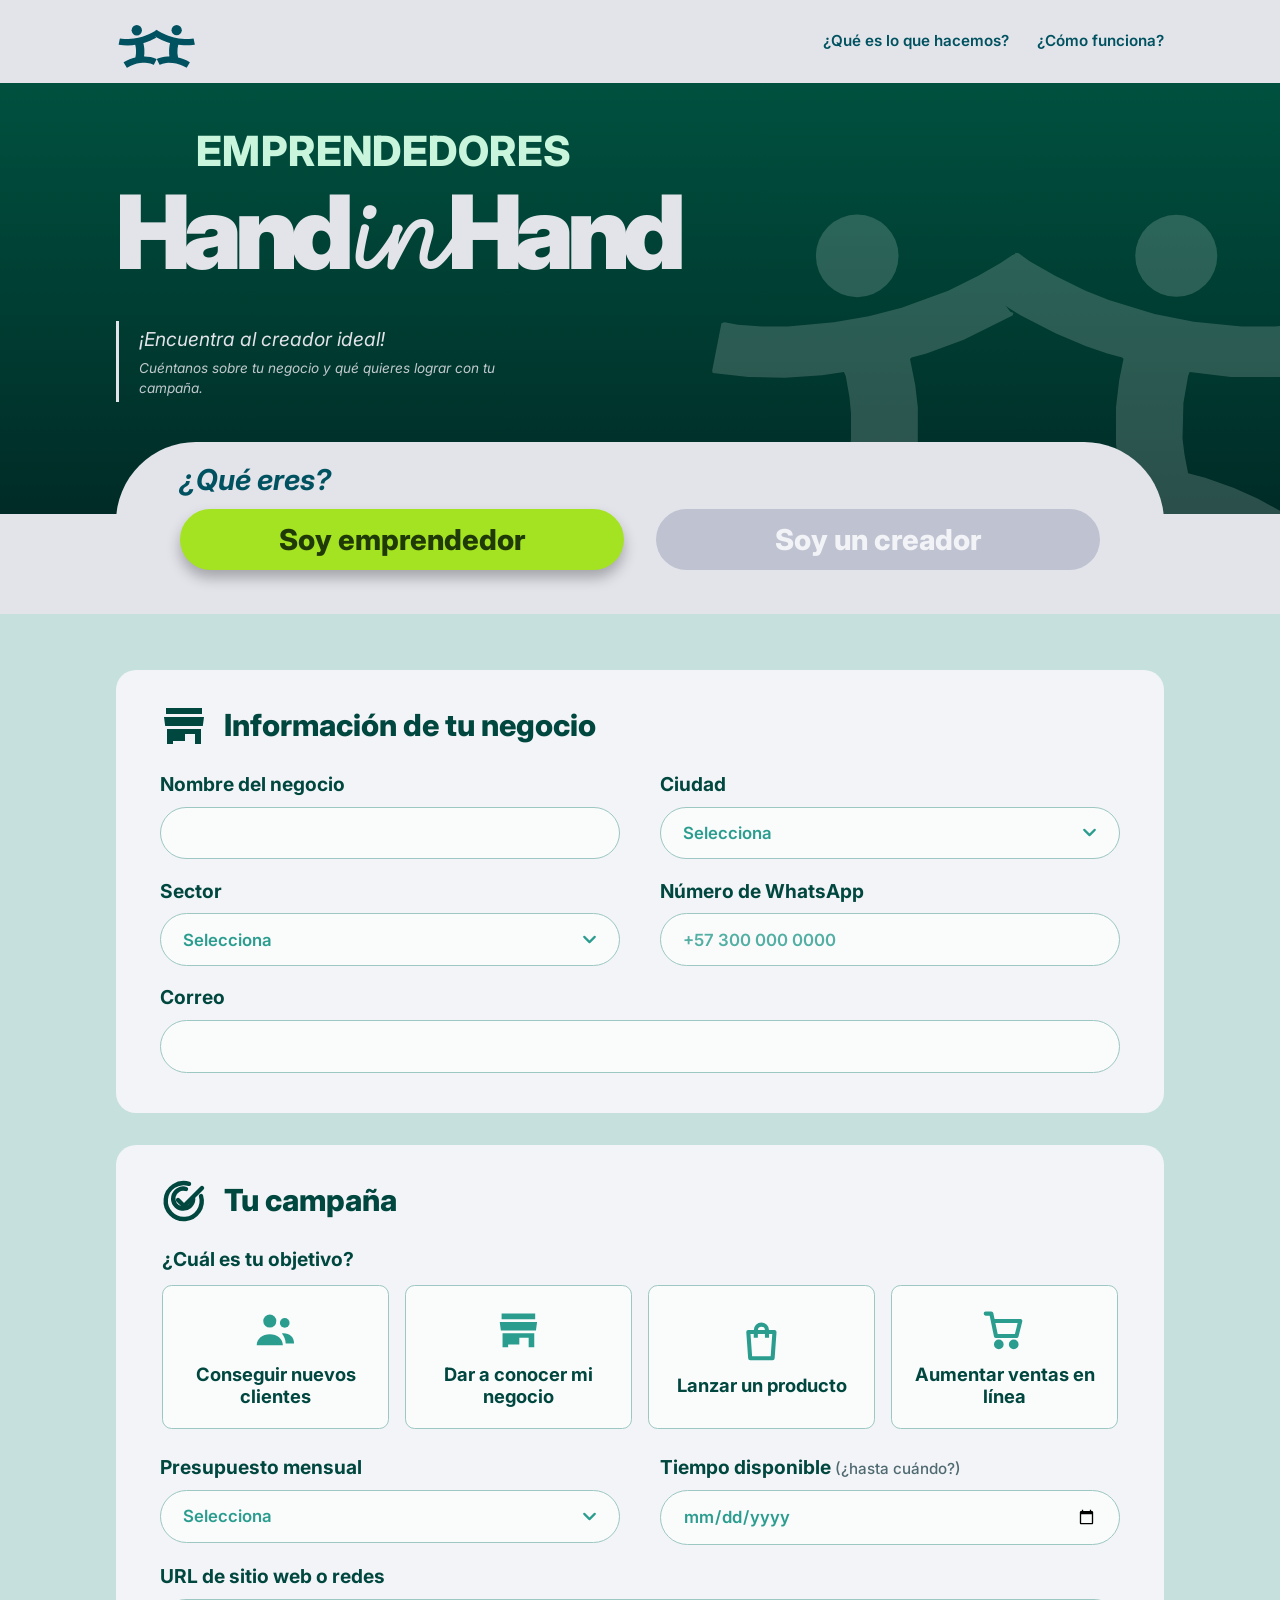
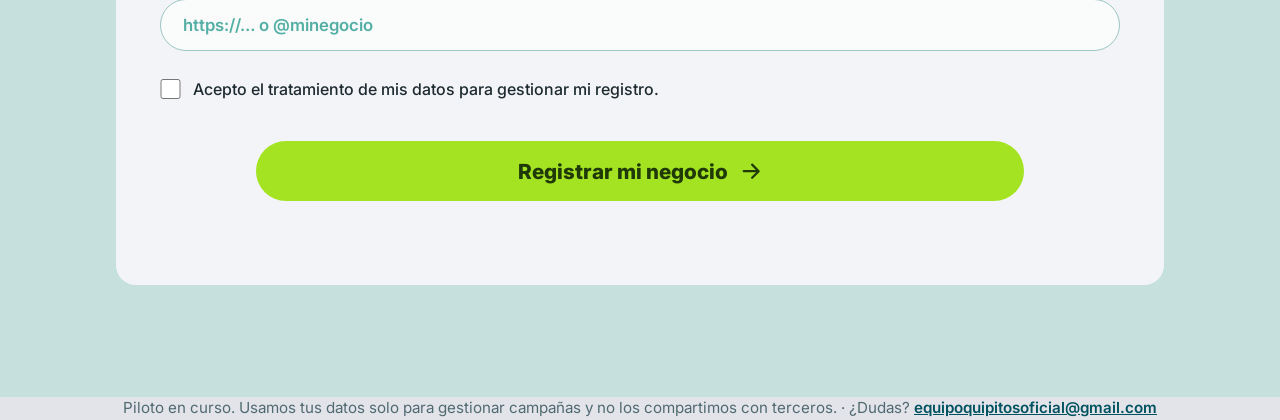
==== registro.html @ 7f45e147 "Add files via upload" ====
<!DOCTYPE html>
<html lang="es">
<head>
<meta charset="UTF-8">
<meta name="viewport" content="width=device-width, initial-scale=1">
<title>Regístrate | Hand in Hand</title>
<meta name="description" content="Registra tu emprendimiento o postúlate como creador en Hand in Hand.">
<link rel="preconnect" href="https://fonts.googleapis.com">
<link rel="preconnect" href="https://fonts.gstatic.com" crossorigin>
<link href="https://fonts.googleapis.com/css2?family=Momo+Signature&family=Inter:ital,wght@0,300;0,400;0,500;0,600;0,700;0,800;0,900;1,400;1,600;1,700&display=swap" rel="stylesheet">
<style>
:root{--bg:#E3E4EA;--card:#F3F4F7;--field:#FAFBFB;--line:#9CC7C2;--dark:#00171F;--teal:#005260;--deep:#00473F;--green:#70A312;--lime:#A4E322;--cyan:#00E4E8;--mint:#C5E0DD;--acc:#2A9D8F;--text:#1d2b30;--muted:#4f6a70;--off:#BFC2D0}
*,*::before,*::after{box-sizing:border-box}
body{margin:0;background:var(--bg);color:var(--text);font:400 1rem/1.5 "Inter",system-ui,sans-serif}
h1,h2,h3,p{margin:0}
a{color:inherit}
svg{display:block}
.wrap{max-width:68rem;margin:0 auto;padding:0 1.25rem}

/* Encabezado */
.top{display:flex;justify-content:space-between;align-items:center;gap:1rem;padding-block:.9rem}
.logo{display:block;color:var(--teal)}
.logo-svg{width:5rem;height:auto;fill:currentColor}
nav{display:flex;gap:1.75rem}
nav a{text-decoration:none;font-weight:600;font-size:.95rem;color:var(--teal)}
nav a:hover{text-decoration:underline}
@media(max-width:34rem){nav a:first-child{display:none}}

/* Portada */
.hero{position:relative;overflow:hidden;background:linear-gradient(180deg,#00513F 0%,#002B26 100%);color:var(--bg);padding:3rem 0 7rem}
.hero-bg{position:absolute;right:-4%;top:10%;width:min(58%,40rem);color:#fff;opacity:.17;pointer-events:none}
.hero-bg svg{width:100%;height:auto;fill:currentColor}
.hero .wrap{position:relative}
.kicker{font:800 clamp(1.6rem,4vw,2.6rem)/1 "Inter",sans-serif;color:#C8F5DC;letter-spacing:.01em;margin-left:clamp(1rem,7vw,5rem)}
.wordmark{font:900 clamp(3rem,9vw,6.4rem)/1 "Inter",sans-serif;letter-spacing:-.075em;white-space:nowrap}
.wordmark i{font:400 .82em "Momo Signature",cursive;letter-spacing:-.02em;margin:0 .02em 0 .04em;font-style:normal}
.quote{border-left:3px solid var(--bg);padding:.25rem 0 .25rem 1.25rem;margin-top:1.75rem;max-width:26rem}
.quote p:first-child{font-style:italic;font-size:1.2rem}
.quote p+p{font-style:italic;font-size:.85rem;opacity:.85;margin-top:.25rem}

/* Selector ¿Qué eres? */
.chooser{position:relative;margin-top:-4.5rem;background:var(--bg);border-radius:5rem 5rem 0 0;padding:1.25rem 1.5rem 2.5rem}
@media(min-width:48rem){.chooser{padding:1.25rem 4rem 2.75rem}}
@media(max-width:34rem){.chooser{border-radius:2.5rem 2.5rem 0 0}}
.chooser h2{font:italic 700 1.8rem "Inter",sans-serif;color:var(--teal);margin-bottom:.75rem}
.tabs{display:grid;grid-template-columns:1fr 1fr;gap:1rem 2rem}
.tabs button{font:800 clamp(1.05rem,2.6vw,1.8rem) "Inter",sans-serif;padding:.8rem 1rem;border:0;border-radius:999px;background:var(--off);color:#F2F3F7;cursor:pointer;transition:background .2s,color .2s,box-shadow .2s}
.tabs button:hover{background:#aeb2c4}
.tabs button[aria-selected="true"]{background:var(--lime);color:#1F3A07;box-shadow:0 8px 14px rgba(0,0,0,.28)}

/* Formularios */
.forms{background:var(--mint);padding:3.5rem 0 5rem}
.box{background:var(--card);border-radius:1.25rem;padding:1.75rem 1.5rem 2rem;margin-bottom:2rem}
@media(min-width:48rem){.box{padding:2rem 2.75rem 2.5rem}}
.box h3{display:flex;align-items:center;gap:1rem;font-size:clamp(1.4rem,3vw,1.9rem);font-weight:800;color:var(--deep);margin-bottom:1.25rem}
.box h3 svg{width:3rem;height:3rem;flex:none;color:var(--deep)}
.grid{display:grid;gap:1.1rem 2.5rem}
@media(min-width:44rem){.grid{grid-template-columns:1fr 1fr}}
.full{grid-column:1/-1}
label,.lbl{display:block;font-weight:700;font-size:1.2rem;color:var(--deep)}
.opt{font-weight:500;font-size:.95rem;color:var(--muted)}
input,select{display:block;width:100%;margin-top:.5rem;font:600 1.05rem "Inter",sans-serif;color:var(--text);background:var(--field);border:1.5px solid var(--line);border-radius:999px;padding:.95rem 1.4rem;outline:none;transition:border-color .15s,box-shadow .15s}
input::placeholder{color:var(--acc);opacity:.8}
select{appearance:none;-webkit-appearance:none;color:var(--acc);cursor:pointer;background-image:url("data:image/svg+xml,%3Csvg xmlns='http://www.w3.org/2000/svg' viewBox='0 0 24 24' fill='none' stroke='%232A9D8F' stroke-width='2.5' stroke-linecap='round' stroke-linejoin='round'%3E%3Cpath d='M6 9l6 6 6-6'/%3E%3C/svg%3E");background-repeat:no-repeat;background-position:right 1.2rem center;background-size:1.3rem;padding-right:3rem}
select.filled{color:var(--text)}
input:focus,select:focus{border-color:var(--acc);box-shadow:0 0 0 4px rgba(42,157,143,.18)}
input[type=date]{color:var(--acc)}
input[type=date].filled{color:var(--text)}

/* Tarjetas de opción (objetivo / red) */
.tiles{display:grid;gap:1rem;grid-template-columns:repeat(2,1fr);margin-top:.75rem;border:0;padding:0}
@media(min-width:44rem){.tiles{grid-template-columns:repeat(4,1fr)}}
.tiles legend{padding:0;margin-bottom:.75rem}
.tile{position:relative;cursor:pointer;font-size:1.15rem}
.tile input{position:absolute;opacity:0;width:1px;height:1px;margin:0;pointer-events:none}
.tile span{display:flex;flex-direction:column;align-items:center;justify-content:center;gap:.6rem;min-height:9rem;height:100%;padding:1rem .75rem;text-align:center;background:var(--field);border:1.5px solid var(--line);border-radius:.6rem;color:var(--deep);font-weight:700;line-height:1.2;transition:background .15s,border-color .15s,transform .15s}
.tile svg{width:2.8rem;height:2.8rem;color:var(--acc)}
.tile:hover span{transform:translateY(-2px);border-color:var(--acc)}
.tile input:checked+span{background:#E6F8C8;border-color:var(--green);box-shadow:inset 0 0 0 2px var(--green)}
.tile input:focus-visible+span{outline:3px solid var(--cyan);outline-offset:3px}

.check{display:flex;gap:.75rem;align-items:flex-start;font-weight:500;font-size:1rem;color:var(--text);margin-top:.5rem}
.check input{width:1.3rem;height:1.3rem;margin:.1rem 0 0;flex:none;accent-color:var(--green);border-radius:.3rem}
.hp{position:absolute!important;left:-9999px!important;width:1px;height:1px;overflow:hidden}
.submit{display:flex;align-items:center;justify-content:center;gap:.75rem;width:min(100%,48rem);margin:2.5rem auto 0;font:800 1.3rem "Inter",sans-serif;color:#1F3A07;background:var(--lime);border:0;border-radius:999px;padding:1.1rem 2rem;cursor:pointer;transition:filter .15s,transform .15s}
.submit svg{width:1.4rem;height:1.4rem}
.submit:hover{filter:brightness(1.05);transform:translateY(-2px)}
.submit[disabled]{opacity:.6;cursor:wait;transform:none}
.status{text-align:center;font-weight:700;font-size:1.1rem;margin:1rem auto 0;min-height:1.6em;max-width:40rem}
.status.ok{color:#3c7a00}
.status.err{color:#b3261e}


/* ===== MODO CREADOR (azul) ===== */
body.modo-creador .hero{background:linear-gradient(180deg,#00485C 0%,#001C26 100%)}
body.modo-creador .tabs button[aria-selected="true"]{background:#48CAE4;color:#00303A}
body.modo-creador .forms{background:#C6DADF}
body.modo-creador .tile input:checked+span{background:#DDF6FB;border-color:#1BA9C4;box-shadow:inset 0 0 0 2px #1BA9C4}
body.modo-creador .submit{background:#48CAE4;color:#00303A}
body.modo-creador .check input{accent-color:#1BA9C4}
body.modo-creador .status.ok{color:#00708A}
footer{padding-block:2rem;color:var(--muted);font-size:.95rem;text-align:center}
footer a{color:var(--teal);font-weight:600}
:focus-visible{outline:3px solid var(--cyan);outline-offset:3px}
@media(prefers-reduced-motion:reduce){*{transition:none!important}}
</style>
</head>
<body>
<svg width="0" height="0" style="position:absolute" aria-hidden="true">
  <symbol id="i-arrow" viewBox="0 0 24 24"><path d="M4 12h15M13 5l7 7-7 7" fill="none" stroke="currentColor" stroke-width="2.4" stroke-linecap="round" stroke-linejoin="round"/></symbol>
  <symbol id="i-store" viewBox="0 0 24 24"><path fill="currentColor" d="M3 3h18v3H3zM2 7.5h20l-.6 4.5H2.6zM3.5 13.5h17V21h-3v-5h-5v3.5h-6V21h-3zM6.5 16h4v2h-4z"/></symbol>
  <symbol id="i-target" viewBox="0 0 24 24"><g fill="none" stroke="currentColor" stroke-width="2.2" stroke-linecap="round"><path d="M20.5 9.5A9 9 0 1 1 14.5 3.4"/><path d="M16.6 11a5 5 0 1 1-3.6-5"/><path d="M9 11.5l3 3 9-9"/></g></symbol>
  <symbol id="i-user" viewBox="0 0 24 24"><g fill="currentColor"><circle cx="12" cy="7" r="4.5"/><path d="M3 21c0-4.4 4-7.5 9-7.5s9 3.1 9 7.5z"/></g></symbol>
  <symbol id="i-heart" viewBox="0 0 24 24"><path fill="currentColor" d="M12 21s-8.5-5.3-8.5-11.2C3.5 6.6 5.9 4 9 4c1.3 0 2.3.5 3 1.6C12.7 4.5 13.7 4 15 4c3.1 0 5.5 2.6 5.5 5.8C20.5 15.7 12 21 12 21z"/></symbol>
</svg>

<header class="wrap top">
  <a class="logo" href="index.html" aria-label="Hand in Hand, inicio"><svg class="logo-svg" viewBox="0 0 206 140" aria-hidden="true"><path d="M104.5 41.2 103.5 41.5 99.5 44.2 92.5 48.2 82.8 53.0 67.8 58.5 57.2 61.2 46.0 63.2 31.2 64.5 22.8 64.5 15.0 64.0 10.8 63.2 9.8 63.5 6.8 78.8 7.0 79.5 18.5 80.8 30.2 81.0 42.2 80.2 49.2 79.2 49.8 80.5 51.0 87.2 51.5 92.5 51.5 100.5 51.0 105.5 49.8 111.8 44.2 113.2 35.0 116.5 28.2 119.5 19.5 124.2 19.8 125.2 27.8 138.2 28.5 138.2 38.2 133.0 44.5 130.5 53.8 127.8 62.0 126.2 68.0 125.8 74.8 125.8 80.5 126.2 88.5 127.8 96.5 130.5 97.5 130.5 104.5 116.8 104.5 116.0 96.0 112.8 89.0 111.0 80.8 109.8 73.5 109.5 72.2 109.0 73.0 102.2 73.0 90.5 72.2 83.5 70.5 75.0 71.0 74.5 75.8 73.2 87.8 68.8 103.5 61.0 103.8 60.2 102.8 59.8 101.2 57.8 101.2 55.2Z"/><circle cx="53.5" cy="41.8" r="13.3"/><g transform="translate(-50 0)"><path d="M154.5 40.8 146.0 53.2 145.8 54.5 156.2 61.0 167.5 66.8 177.0 70.8 184.0 73.2 188.8 74.5 189.2 75.0 187.8 82.0 186.8 90.5 186.8 102.2 187.5 109.0 186.2 109.5 181.8 109.5 175.0 110.2 168.5 111.5 159.2 114.2 155.2 116.0 155.2 116.8 162.2 130.5 163.2 130.5 170.2 128.0 179.2 126.2 185.0 125.8 195.8 126.0 205.0 127.5 215.2 130.5 221.5 133.0 230.8 138.0 232.0 138.2 240.0 125.2 240.2 124.2 232.5 120.0 224.8 116.5 215.5 113.2 210.0 111.8 208.8 105.5 208.2 100.5 208.5 89.2 210.0 80.5 210.5 79.2 223.8 80.8 241.2 80.8 252.8 79.5 253.0 78.8 250.0 63.5 249.2 63.2 245.0 64.0 238.0 64.5 227.2 64.5 211.8 63.0 199.2 60.5 184.5 56.0 177.0 53.0 167.2 48.2 159.0 43.5 155.5 41.0Z"/><circle cx="206.2" cy="41.8" r="13.2"/></g></svg></a>
  <nav>
    <a href="index.html#que-hacemos">¿Qué es lo que hacemos?</a>
    <a href="index.html#como-funciona">¿Cómo funciona?</a>
  </nav>
</header>

<main>
  <section class="hero">
    <div class="hero-bg" aria-hidden="true"><svg class="logo-svg" viewBox="0 0 206 140" aria-hidden="true"><path d="M104.5 41.2 103.5 41.5 99.5 44.2 92.5 48.2 82.8 53.0 67.8 58.5 57.2 61.2 46.0 63.2 31.2 64.5 22.8 64.5 15.0 64.0 10.8 63.2 9.8 63.5 6.8 78.8 7.0 79.5 18.5 80.8 30.2 81.0 42.2 80.2 49.2 79.2 49.8 80.5 51.0 87.2 51.5 92.5 51.5 100.5 51.0 105.5 49.8 111.8 44.2 113.2 35.0 116.5 28.2 119.5 19.5 124.2 19.8 125.2 27.8 138.2 28.5 138.2 38.2 133.0 44.5 130.5 53.8 127.8 62.0 126.2 68.0 125.8 74.8 125.8 80.5 126.2 88.5 127.8 96.5 130.5 97.5 130.5 104.5 116.8 104.5 116.0 96.0 112.8 89.0 111.0 80.8 109.8 73.5 109.5 72.2 109.0 73.0 102.2 73.0 90.5 72.2 83.5 70.5 75.0 71.0 74.5 75.8 73.2 87.8 68.8 103.5 61.0 103.8 60.2 102.8 59.8 101.2 57.8 101.2 55.2Z"/><circle cx="53.5" cy="41.8" r="13.3"/><g transform="translate(-50 0)"><path d="M154.5 40.8 146.0 53.2 145.8 54.5 156.2 61.0 167.5 66.8 177.0 70.8 184.0 73.2 188.8 74.5 189.2 75.0 187.8 82.0 186.8 90.5 186.8 102.2 187.5 109.0 186.2 109.5 181.8 109.5 175.0 110.2 168.5 111.5 159.2 114.2 155.2 116.0 155.2 116.8 162.2 130.5 163.2 130.5 170.2 128.0 179.2 126.2 185.0 125.8 195.8 126.0 205.0 127.5 215.2 130.5 221.5 133.0 230.8 138.0 232.0 138.2 240.0 125.2 240.2 124.2 232.5 120.0 224.8 116.5 215.5 113.2 210.0 111.8 208.8 105.5 208.2 100.5 208.5 89.2 210.0 80.5 210.5 79.2 223.8 80.8 241.2 80.8 252.8 79.5 253.0 78.8 250.0 63.5 249.2 63.2 245.0 64.0 238.0 64.5 227.2 64.5 211.8 63.0 199.2 60.5 184.5 56.0 177.0 53.0 167.2 48.2 159.0 43.5 155.5 41.0Z"/><circle cx="206.2" cy="41.8" r="13.2"/></g></svg></div>
    <div class="wrap">
      <p class="kicker" id="kicker">EMPRENDEDORES</p>
      <h1 class="wordmark" aria-label="Hand in Hand">Hand<i>in</i>Hand</h1>
      <div class="quote">
        <p id="quoteA">¡Encuentra al creador ideal!</p>
        <p id="quoteB">Cuéntanos sobre tu negocio y qué quieres lograr con tu campaña.</p>
      </div>
    </div>
  </section>

  <div class="wrap">
    <section class="chooser" id="registro">
      <h2>¿Qué eres?</h2>
      <div class="tabs" role="tablist" aria-label="Tipo de registro">
        <button type="button" role="tab" id="tab-emprendedor" aria-controls="emprendedor" aria-selected="true" data-tab="emprendedor">Soy emprendedor</button>
        <button type="button" role="tab" id="tab-creador" aria-controls="creador" aria-selected="false" data-tab="creador" tabindex="-1">Soy un creador</button>
      </div>
    </section>
  </div>

  <div class="forms">
    <div class="wrap">

      <!-- ===== FORMULARIO EMPRENDEDORES → pestaña "Emprendimientos" ===== -->
      <form id="emprendedor" role="tabpanel" aria-labelledby="tab-emprendedor" data-action="registrar_emprendimiento" novalidate>
        <div class="box">
          <h3><svg><use href="#i-store"/></svg>Información de tu negocio</h3>
          <div class="grid">
            <label>Nombre del negocio <input name="negocio" required maxlength="80" autocomplete="organization"></label>
            <label>Ciudad
              <select name="ciudad" required>
                <option value="">Selecciona</option>
                <option>Santa Marta</option>
                <option>Otra ciudad (te avisamos cuando lleguemos)</option>
              </select>
            </label>
            <label>Sector
              <select name="sector" required>
                <option value="">Selecciona</option>
                <option>Restaurantes y comida</option>
                <option>Cafés, bebidas y bares</option>
                <option>Hoteles y hospedaje</option>
                <option>Turismo, tours y actividades</option>
                <option>Moda, ropa y accesorios</option>
                <option>Artesanías y productos locales</option>
                <option>Belleza y cuidado personal</option>
                <option>Salud, bienestar y deporte</option>
                <option>Hogar y decoración</option>
                <option>Tecnología y servicios digitales</option>
                <option>Educación y cursos</option>
                <option>Eventos y entretenimiento</option>
                <option>Servicios profesionales</option>
                <option>Otro</option>
              </select>
            </label>
            <label>Número de WhatsApp <input name="whatsapp" type="tel" placeholder="+57 300 000 0000" required autocomplete="tel"></label>
            <label class="full">Correo <input name="correo" type="email" required autocomplete="email"></label>
          </div>
        </div>

        <div class="box">
          <h3><svg><use href="#i-target"/></svg>Tu campaña</h3>
          <fieldset class="tiles">
            <legend class="lbl">¿Cuál es tu objetivo?</legend>
            <label class="tile"><input type="radio" name="objetivo" value="Conseguir nuevos clientes" required><span><svg viewBox="0 0 24 24" fill="currentColor"><circle cx="9" cy="7" r="3.5"/><circle cx="17" cy="8" r="2.6"/><path d="M2 20c0-3.6 3.1-6 7-6s7 2.4 7 6zM15.5 13.6c3.6-.4 6.5 1.6 6.5 5.4h-4.5c0-2-.8-3.9-2-5.4z"/></svg>Conseguir nuevos clientes</span></label>
            <label class="tile"><input type="radio" name="objetivo" value="Dar a conocer mi marca"><span><svg><use href="#i-store"/></svg>Dar a conocer mi negocio</span></label>
            <label class="tile"><input type="radio" name="objetivo" value="Lanzar un producto"><span><svg viewBox="0 0 24 24" fill="none" stroke="currentColor" stroke-width="2.2" stroke-linejoin="round"><path d="M5 7h14l-1 14H6z"/><path d="M9 10V6a3 3 0 0 1 6 0v4"/></svg>Lanzar un producto</span></label>
            <label class="tile"><input type="radio" name="objetivo" value="Aumentar ventas en línea"><span><svg viewBox="0 0 24 24" fill="none" stroke="currentColor" stroke-width="2.2" stroke-linecap="round" stroke-linejoin="round"><path d="M2 3h3l2.5 12h11l2-8H6.3"/><circle cx="9" cy="19.5" r="1.5" fill="currentColor"/><circle cx="17" cy="19.5" r="1.5" fill="currentColor"/></svg>Aumentar ventas en línea</span></label>
          </fieldset>

          <div class="grid" style="margin-top:1.5rem">
            <label>Presupuesto mensual
              <select name="presupuesto" required>
                <option value="">Selecciona</option>
                <option>Menos de 200.000 COP</option><option>200.000 a 500.000 COP</option>
                <option>500.000 a 1.000.000 COP</option><option>Más de 1.000.000 COP</option>
              </select>
            </label>
            <label>Tiempo disponible <span class="opt">(¿hasta cuándo?)</span> <input name="tiempo_disponible" type="date"></label>
            <label class="full">URL de sitio web o redes <input name="url_destino" placeholder="https://… o @minegocio" required maxlength="200"></label>
            <label class="hp" aria-hidden="true">No llenar <input name="website" tabindex="-1" autocomplete="off"></label>
            <label class="check full"><input type="checkbox" required> Acepto el tratamiento de mis datos para gestionar mi registro.</label>
          </div>

          <button class="submit" type="submit">Registrar mi negocio <svg><use href="#i-arrow"/></svg></button>
          <p class="status" role="status" aria-live="polite"></p>
        </div>
      </form>

      <!-- ===== FORMULARIO CREADORES → pestaña "Creadores" ===== -->
      <form id="creador" role="tabpanel" aria-labelledby="tab-creador" data-action="registrar_creador" novalidate hidden>
        <div class="box">
          <h3><svg><use href="#i-user"/></svg>Información personal</h3>
          <div class="grid">
            <label>Nombre <input name="nombre" required maxlength="80" autocomplete="name"></label>
            <label>Ciudad
              <select name="ciudad" required>
                <option value="">Selecciona</option>
                <option>Santa Marta</option>
                <option>Otra ciudad (te avisamos cuando lleguemos)</option>
              </select>
            </label>
            <label>Número de WhatsApp <input name="whatsapp" type="tel" placeholder="+57 300 000 0000" required autocomplete="tel"></label>
            <label>Correo <input name="correo" type="email" required autocomplete="email"></label>
          </div>
        </div>

        <div class="box">
          <h3><svg><use href="#i-heart"/></svg>Tu comunidad</h3>
          <fieldset class="tiles">
            <legend class="lbl">¿Cuál es tu red principal?</legend>
            <label class="tile"><input type="radio" name="red" value="Instagram" required><span><svg viewBox="0 0 24 24" fill="none" stroke="currentColor" stroke-width="2.2"><rect x="3" y="3" width="18" height="18" rx="5"/><circle cx="12" cy="12" r="4"/><circle cx="17.3" cy="6.7" r="1.1" fill="currentColor" stroke="none"/></svg>Instagram</span></label>
            <label class="tile"><input type="radio" name="red" value="TikTok"><span><svg viewBox="0 0 24 24" fill="currentColor"><path d="M14 2h3.2c.3 2.4 1.8 4 4.3 4.3v3.3c-1.6 0-3-.5-4.3-1.3v7.1A6.6 6.6 0 1 1 10.6 9v3.4a3.2 3.2 0 1 0 3.4 3.2z"/></svg>TikTok</span></label>
            <label class="tile"><input type="radio" name="red" value="YouTube"><span><svg viewBox="0 0 24 24" fill="currentColor"><path d="M22 8.2c-.2-1.7-1-2.9-2.8-3.1C16.6 4.8 12 4.8 12 4.8s-4.6 0-7.2.3C3 5.3 2.2 6.5 2 8.2 1.8 9.6 1.8 12 1.8 12s0 2.4.2 3.8c.2 1.7 1 2.9 2.8 3.1 2.6.3 7.2.3 7.2.3s4.6 0 7.2-.3c1.8-.2 2.6-1.4 2.8-3.1.2-1.4.2-3.8.2-3.8s0-2.4-.2-3.8zM10 15.2V8.8l5.5 3.2z"/></svg>YouTube</span></label>
            <label class="tile"><input type="radio" name="red" value="Otra"><span><svg viewBox="0 0 24 24" fill="currentColor"><circle cx="5" cy="12" r="2.2"/><circle cx="12" cy="12" r="2.2"/><circle cx="19" cy="12" r="2.2"/></svg>Otra</span></label>
          </fieldset>

          <div class="grid" style="margin-top:1.5rem">
            <label>Usuario en esa red <input name="usuario_red" placeholder="@usuario" required maxlength="60"></label>
            <label>Seguidores <input name="seguidores" type="number" min="0" inputmode="numeric" required></label>
            <label>Nicho o tema
              <select name="nicho" required>
                <option value="">Selecciona</option>
                <option>Comida y gastronomía</option>
                <option>Viajes y turismo</option>
                <option>Playa, naturaleza y aventura</option>
                <option>Moda y estilo</option>
                <option>Belleza y maquillaje</option>
                <option>Fitness, salud y bienestar</option>
                <option>Estilo de vida</option>
                <option>Humor y entretenimiento</option>
                <option>Música y baile</option>
                <option>Arte, fotografía y diseño</option>
                <option>Tecnología y videojuegos</option>
                <option>Educación y tips</option>
                <option>Maternidad y familia</option>
                <option>Mascotas</option>
                <option>Hogar y decoración</option>
                <option>Deportes</option>
                <option>Emprendimiento y negocios</option>
                <option>Otro</option>
              </select>
            </label>
            <label>Tarifa por publicación (COP) <span class="opt">(opcional)</span> <input name="tarifa" type="number" min="0" inputmode="numeric"></label>
            <label class="hp" aria-hidden="true">No llenar <input name="website" tabindex="-1" autocomplete="off"></label>
            <label class="check full"><input type="checkbox" required> Acepto el tratamiento de mis datos para gestionar mi postulación.</label>
          </div>

          <button class="submit" type="submit">Postularme como creador <svg><use href="#i-arrow"/></svg></button>
          <p class="status" role="status" aria-live="polite"></p>
        </div>
      </form>

    </div>
  </div>
</main>

<footer class="wrap">Piloto en curso. Usamos tus datos solo para gestionar campañas y no los compartimos con terceros. · ¿Dudas? <a href="mailto:equipoquipitosoficial@gmail.com">equipoquipitosoficial@gmail.com</a></footer>

<!-- Tu archivo de siempre con la URL del Apps Script -->
<script src="assets/config.js"></script>
<script>
(function(){
  /* ============================================================
     URL DE TU APPS SCRIPT
     Esta página la toma sola de assets/config.js.
     Si algún día falla, pega aquí tu URL (la que termina en /exec):
     ============================================================ */
  var API_URL_MANUAL = "";

  function findApiUrl(){
    if(API_URL_MANUAL) return API_URL_MANUAL;
    var isUrl=function(v){return typeof v==="string"&&/^https:\/\/script\.google(usercontent)?\.com\//.test(v)};
    var dig=function(v,depth){
      if(isUrl(v)) return v;
      if(v&&typeof v==="object"&&depth<3){for(var k in v){try{var r=dig(v[k],depth+1);if(r)return r}catch(e){}}}
      return null;
    };
    var names=["CONFIG","config","Config","APP_CONFIG","API_URL","SCRIPT_URL","APPS_SCRIPT_URL","WEB_APP_URL","WEBAPP_URL","URL_API","API","ENDPOINT","GAS_URL","URL"];
    for(var i=0;i<names.length;i++){
      try{var v=(0,eval)("typeof "+names[i]+'!=="undefined"?'+names[i]+":undefined");var r=dig(v,0);if(r)return r}catch(e){}
    }
    for(var k in window){try{var r2=dig(window[k],1);if(r2)return r2}catch(e){}}
    return "";
  }
  var API_URL=findApiUrl();

  /* ---------- Pestañas ---------- */
  var TEXT={
    emprendedor:{kicker:"EMPRENDEDORES",a:"¡Encuentra al creador ideal!",b:"Cuéntanos sobre tu negocio y qué quieres lograr con tu campaña."},
    creador:{kicker:"CREADORES",a:"¡Conecta con emprendimientos!",b:"Cuéntanos sobre ti y tu comunidad para proponerte campañas afines."}
  };
  var tabs=[].slice.call(document.querySelectorAll(".tabs [role=tab]"));
  function select(name,focus){
    tabs.forEach(function(t){
      var on=t.dataset.tab===name;
      t.setAttribute("aria-selected",on);t.tabIndex=on?0:-1;
      document.getElementById(t.dataset.tab).hidden=!on;
      if(on&&focus)t.focus();
    });
    document.body.classList.toggle("modo-creador",name==="creador");
    var tx=TEXT[name];
    document.getElementById("kicker").textContent=tx.kicker;
    document.getElementById("quoteA").textContent=tx.a;
    document.getElementById("quoteB").textContent=tx.b;
  }
  tabs.forEach(function(t,i){
    t.addEventListener("click",function(){select(t.dataset.tab);history.replaceState(null,"","#"+t.dataset.tab)});
    t.addEventListener("keydown",function(e){
      if(e.key==="ArrowRight"||e.key==="ArrowLeft"){e.preventDefault();var n=tabs[(i+(e.key==="ArrowRight"?1:tabs.length-1))%tabs.length];select(n.dataset.tab,true)}
    });
  });
  var h=location.hash.replace("#","");
  if(h==="creador")select("creador");else select("emprendedor");
  if(h){setTimeout(function(){document.getElementById("registro").scrollIntoView({behavior:"smooth"})},150)}

  /* Color del texto en selects y fecha cuando ya tienen valor */
  document.querySelectorAll("select,input[type=date]").forEach(function(el){
    var f=function(){el.classList.toggle("filled",!!el.value)};el.addEventListener("change",f);f();
  });

  /* ---------- Envío a Google Sheets ---------- */
  document.querySelectorAll("form[data-action]").forEach(function(form){
    var btn=form.querySelector(".submit"),status=form.querySelector(".status"),label=btn.innerHTML;
    function say(msg,cls){status.textContent=msg;status.className="status "+(cls||"")}

    form.addEventListener("submit",function(e){
      e.preventDefault();
      if(!form.checkValidity()){
        var bad=form.querySelector(":invalid");
        say(bad&&bad.type==="radio"?"Elige una de las opciones de arriba.":"Revisa los campos marcados: falta información o hay un dato mal escrito.","err");
        if(bad){bad.focus();if(bad.reportValidity)bad.reportValidity()}
        return;
      }
      if(!API_URL){say("No se encontró la URL del servicio. Revisa assets/config.js.","err");return}

      var data={},hp="";
      new FormData(form).forEach(function(v,k){if(k==="website")hp=String(v);else data[k]=String(v).trim()});

      btn.disabled=true;btn.textContent="Enviando…";say("");
      /* "no-cors": Google guarda el registro pero no deja leer su respuesta
         desde otra página; por eso no esperamos respuesta y damos el envío por hecho. */
      fetch(API_URL,{method:"POST",mode:"no-cors",headers:{"Content-Type":"text/plain;charset=utf-8"},body:JSON.stringify({action:form.dataset.action,hp:hp,data:data})})
        .then(function(){
          form.reset();form.querySelectorAll(".filled").forEach(function(el){el.classList.remove("filled")});
          say((form.id==="creador"?"¡Listo! Recibimos tu postulación.":"¡Listo! Tu negocio quedó registrado.")+" Te enviamos un correo de bienvenida; si no lo ves en unos minutos, revisa tu carpeta de spam o promociones.","ok");
        })
        .catch(function(){say("Hubo un problema de conexión. Revisa tu internet e inténtalo otra vez.","err")})
        .then(function(){btn.disabled=false;btn.innerHTML=label});
    });
  });
})();
</script>
</body>
</html>
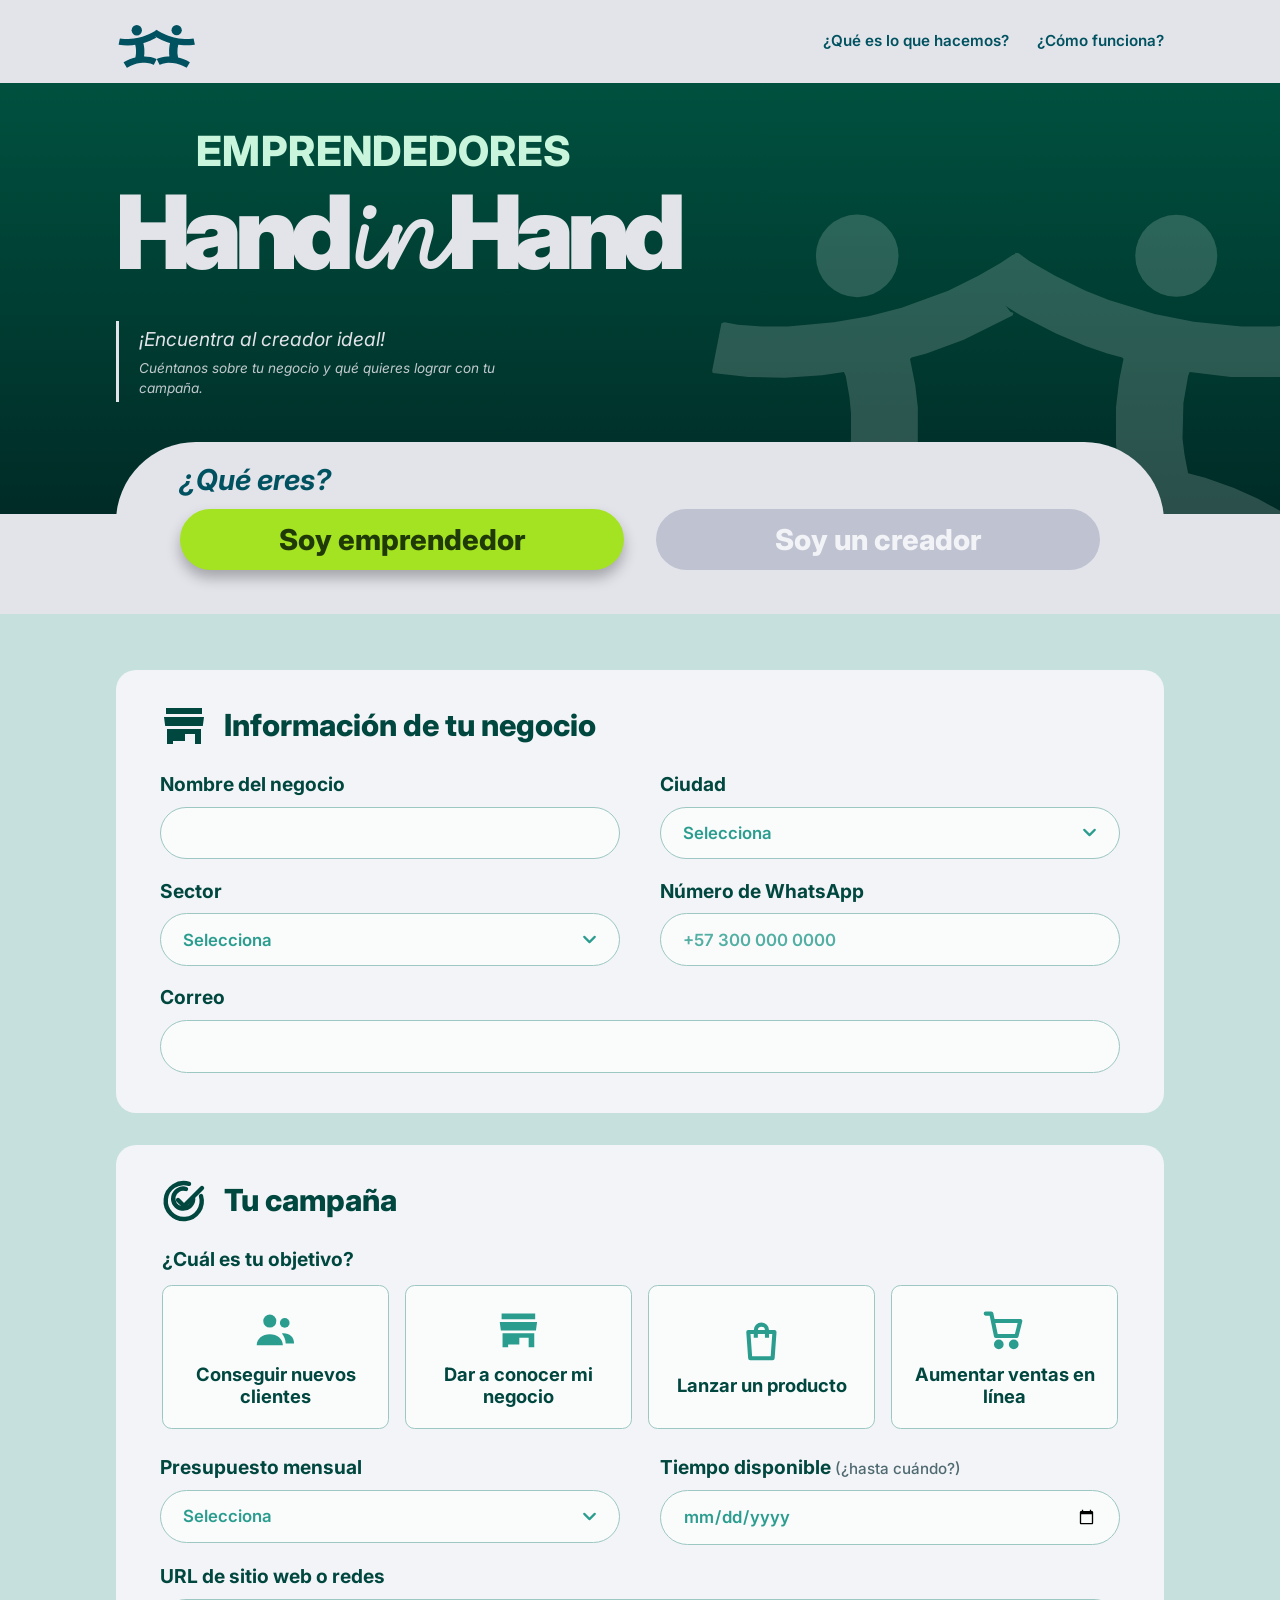
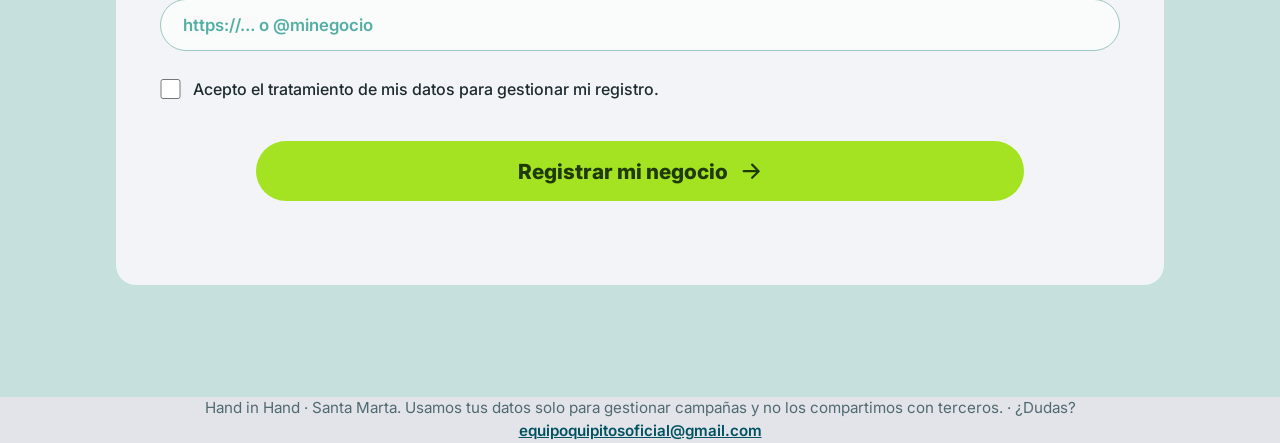
==== commit 6fac4756: "Add files via upload" ====
--- a/registro.html
+++ b/registro.html
@@ -103,6 +103,37 @@
 footer a{color:var(--teal);font-weight:600}
 :focus-visible{outline:3px solid var(--cyan);outline-offset:3px}
 @media(prefers-reduced-motion:reduce){*{transition:none!important}}
+
+/* ===== Recomendaciones (MVP) ===== */
+#matches{margin-top:2rem}
+#matches[hidden]{display:none}
+.mt-title{font-size:clamp(1.4rem,3vw,1.9rem);font-weight:800;color:var(--deep);margin-bottom:.4rem}
+.mt-sub{color:var(--muted);margin-bottom:1.4rem}
+.mt-grid{display:grid;grid-template-columns:repeat(auto-fill,minmax(15.5rem,1fr));gap:1rem}
+.mt-card{background:#fff;border:2px solid var(--mint);border-radius:1.1rem;padding:1.1rem 1.1rem 1.2rem;display:flex;flex-direction:column;gap:.35rem;text-align:left}
+.mt-card.sel{border-color:var(--green);box-shadow:0 0 0 3px rgba(164,227,34,.35)}
+.mt-name{font-weight:800;font-size:1.15rem;color:var(--deep)}
+.mt-meta{color:var(--muted);font-size:.92rem}
+.mt-tag{align-self:flex-start;font-size:.78rem;font-weight:700;background:var(--mint);color:var(--deep);border-radius:999px;padding:.2rem .65rem}
+.mt-tag.top{background:var(--lime);color:#1F3A07}
+.mt-btn{margin-top:auto;padding:.7rem 1rem;border:0;border-radius:999px;font:700 .95rem "Inter",sans-serif;background:var(--teal);color:#fff;cursor:pointer}
+.mt-btn:hover{filter:brightness(1.12)}
+.mt-btn[disabled]{opacity:.55;cursor:default}
+.mt-pkgs{display:grid;grid-template-columns:repeat(auto-fit,minmax(13rem,1fr));gap:.8rem;margin:1rem 0}
+.mt-pkg{background:#fff;border:2px solid var(--mint);border-radius:1rem;padding:1rem;cursor:pointer;display:block}
+.mt-pkg{position:relative}
+.mt-pkg input{position:absolute;opacity:0;width:1px;height:1px;pointer-events:none}
+.mt-pkg.on{border-color:var(--green);box-shadow:0 0 0 3px rgba(164,227,34,.35)}
+.mt-pkg b{display:block;color:var(--deep)}
+.mt-pkg small{display:block;color:var(--muted);margin-top:.2rem}
+.mt-step{margin-top:1.6rem}
+.mt-note{background:var(--mint);border-radius:.9rem;padding:.9rem 1.1rem;font-weight:600;color:var(--deep);margin:.6rem 0 1rem}
+.mt-send{display:block;width:100%;max-width:24rem;margin:1rem 0 0;padding:1rem 1.4rem;border:0;border-radius:999px;font:800 1.1rem "Inter",sans-serif;background:var(--lime);color:#1F3A07;cursor:pointer}
+.mt-send[disabled]{opacity:.6;cursor:wait}
+.mt-err{color:#b3261e;font-weight:700;margin-top:.8rem}
+.mt-track{display:grid;grid-template-columns:repeat(auto-fit,minmax(9rem,1fr));gap:.6rem;margin:1.2rem 0;padding:0;list-style:none}
+.mt-track li{background:#fff;border:2px dashed var(--line);border-radius:.9rem;padding:.8rem;font-weight:700;color:var(--muted);text-align:center}
+.mt-track li.done{border:2px solid var(--green);color:var(--deep);background:#F1FBD8}
 </style>
 </head>
 <body>
@@ -164,20 +195,23 @@
             <label>Sector
               <select name="sector" required>
                 <option value="">Selecciona</option>
-                <option>Restaurantes y comida</option>
-                <option>Cafés, bebidas y bares</option>
-                <option>Hoteles y hospedaje</option>
-                <option>Turismo, tours y actividades</option>
-                <option>Moda, ropa y accesorios</option>
-                <option>Artesanías y productos locales</option>
-                <option>Belleza y cuidado personal</option>
-                <option>Salud, bienestar y deporte</option>
-                <option>Hogar y decoración</option>
-                <option>Tecnología y servicios digitales</option>
-                <option>Educación y cursos</option>
-                <option>Eventos y entretenimiento</option>
-                <option>Servicios profesionales</option>
-                <option>Otro</option>
+                <optgroup label="COMIDA">
+                  <option>Comida: restaurantes y comida rápida</option>
+                  <option>Comida: cafés, postres y bebidas</option>
+                  <option>Comida: bares y gastronomía local</option>
+                </optgroup>
+                <optgroup label="MODA">
+                  <option>Moda: ropa y accesorios</option>
+                  <option>Moda: calzado y bolsos</option>
+                  <option>Moda: joyería y bisutería</option>
+                  <option>Moda: artesanías y moda local</option>
+                </optgroup>
+                <optgroup label="MAQUILLAJE">
+                  <option>Maquillaje: maquillaje y cosméticos</option>
+                  <option>Maquillaje: cuidado de piel y belleza</option>
+                  <option>Maquillaje: peluquería, uñas y estética</option>
+                </optgroup>
+                <option>Otra categoría (te avisamos cuando lleguemos a ella)</option>
               </select>
             </label>
             <label>Número de WhatsApp <input name="whatsapp" type="tel" placeholder="+57 300 000 0000" required autocomplete="tel"></label>
@@ -248,24 +282,22 @@
             <label>Nicho o tema
               <select name="nicho" required>
                 <option value="">Selecciona</option>
-                <option>Comida y gastronomía</option>
-                <option>Viajes y turismo</option>
-                <option>Playa, naturaleza y aventura</option>
-                <option>Moda y estilo</option>
-                <option>Belleza y maquillaje</option>
-                <option>Fitness, salud y bienestar</option>
-                <option>Estilo de vida</option>
-                <option>Humor y entretenimiento</option>
-                <option>Música y baile</option>
-                <option>Arte, fotografía y diseño</option>
-                <option>Tecnología y videojuegos</option>
-                <option>Educación y tips</option>
-                <option>Maternidad y familia</option>
-                <option>Mascotas</option>
-                <option>Hogar y decoración</option>
-                <option>Deportes</option>
-                <option>Emprendimiento y negocios</option>
-                <option>Otro</option>
+                <optgroup label="COMIDA">
+                  <option>Comida: comida y gastronomía</option>
+                  <option>Comida: cafés y postres</option>
+                  <option>Comida: reseñas de restaurantes</option>
+                </optgroup>
+                <optgroup label="MODA">
+                  <option>Moda: moda y ropa</option>
+                  <option>Moda: estilo y outfits</option>
+                  <option>Moda: accesorios y joyería</option>
+                </optgroup>
+                <optgroup label="MAQUILLAJE">
+                  <option>Maquillaje: maquillaje</option>
+                  <option>Maquillaje: cuidado de piel y belleza</option>
+                  <option>Maquillaje: peinados y uñas</option>
+                </optgroup>
+                <option>Otra categoría (te avisamos cuando lleguemos a ella)</option>
               </select>
             </label>
             <label>Tarifa por publicación (COP) <span class="opt">(opcional)</span> <input name="tarifa" type="number" min="0" inputmode="numeric"></label>
@@ -278,11 +310,13 @@
         </div>
       </form>
 
+      <section id="matches" class="box" hidden aria-live="polite"></section>
+
     </div>
   </div>
 </main>
 
-<footer class="wrap">Piloto en curso. Usamos tus datos solo para gestionar campañas y no los compartimos con terceros. · ¿Dudas? <a href="mailto:equipoquipitosoficial@gmail.com">equipoquipitosoficial@gmail.com</a></footer>
+<footer class="wrap">Hand in Hand · Santa Marta. Usamos tus datos solo para gestionar campañas y no los compartimos con terceros. · ¿Dudas? <a href="mailto:equipoquipitosoficial@gmail.com">equipoquipitosoficial@gmail.com</a></footer>
 
 <!-- Tu archivo de siempre con la URL del Apps Script -->
 <script src="assets/config.js"></script>
@@ -346,6 +380,98 @@
     var f=function(){el.classList.toggle("filled",!!el.value)};el.addEventListener("change",f);f();
   });
 
+
+  /* ---------- Recomendaciones y solicitud (MVP) ---------- */
+  var PKGS=[
+    {k:"basica",n:"Campaña básica",p:300000,d:"1 reel de 1 minuto + historias (3 fotos)"},
+    {k:"feed",n:"Básico + feed",p:550000,d:"Campaña básica + publicación en el feed (3 fotos)"},
+    {k:"completo",n:"Paquete completo",p:1240000,d:"2 videos de 3 min + historias + feed (6 fotos)"}
+  ];
+  var money=function(n){return "$"+String(n).replace(/\B(?=(\d{3})+(?!\d))/g,".")};
+  var esc=function(t){return String(t==null?"":t).replace(/[&<>"']/g,function(c){return {"&":"&amp;","<":"&lt;",">":"&gt;",'"':"&quot;","'":"&#39;"}[c]})};
+  var box=document.getElementById("matches");
+
+  function api(params){
+    var q=Object.keys(params).map(function(k){return k+"="+encodeURIComponent(params[k])}).join("&");
+    return fetch(API_URL+(API_URL.indexOf("?")<0?"?":"&")+q).then(function(r){return r.json()});
+  }
+
+  function showMatches(kind,data){
+    var full=(kind==="emprendedor"?data.sector:data.nicho)||"";
+    var cat=full.split(":")[0].trim();
+    var esEmp=kind==="emprendedor";
+    box.hidden=false;
+    box.innerHTML='<h3 class="mt-title">Buscando…</h3>';
+    box.scrollIntoView({behavior:"smooth",block:"start"});
+    if(!API_URL){box.innerHTML='<p class="mt-err">No se encontró la URL del servicio.</p>';return}
+
+    api({action:"recomendaciones",tipo:kind,categoria:cat,sub:full}).then(function(res){
+      if(!res.ok)throw new Error(res.error);
+      if(!res.items.length){
+        box.innerHTML='<h3 class="mt-title">¡Gracias por registrarte!</h3><p class="mt-sub">'+
+          (res.sinCategoria?"Todavía no trabajamos tu categoría, pero te avisamos apenas lleguemos a ella.":
+          (esEmp?"Aún no tenemos creadores verificados de "+esc(cat)+" disponibles.":"Aún no hay emprendimientos de "+esc(cat)+" buscando creadores.")+" Te escribiremos por WhatsApp cuando haya una opción para ti.")+"</p>";
+        return;
+      }
+      box.innerHTML=(esEmp
+        ?'<h3 class="mt-title">Según lo que elegiste, estos creadores son los más acordes a tu negocio</h3><p class="mt-sub">Creadores verificados de Santa Marta en '+esc(cat)+'. Elige uno para continuar.</p>'
+        :'<h3 class="mt-title">Estos emprendimientos de Santa Marta buscan creadores de '+esc(cat)+'</h3><p class="mt-sub">Pulsa «Me interesa» y le avisamos al negocio.</p>')
+        +'<div class="mt-grid"></div><div class="mt-step" hidden></div>';
+      var grid=box.querySelector(".mt-grid");
+      res.items.forEach(function(it){
+        var c=document.createElement("div");c.className="mt-card";
+        c.innerHTML=(it.afin?'<span class="mt-tag top">Misma especialidad</span>':'<span class="mt-tag">'+esc(cat)+'</span>')+
+          '<div class="mt-name">'+esc(it.nombre)+'</div>'+
+          (esEmp?'<div class="mt-meta">'+esc(it.usuario)+' · '+esc(it.red)+'</div><div class="mt-meta">'+esc(it.seguidores)+' seguidores</div><div class="mt-meta">'+esc(it.area)+'</div>'
+                :'<div class="mt-meta">'+esc(it.area)+'</div><div class="mt-meta">Busca: '+esc(it.objetivo||"—")+'</div><div class="mt-meta">Presupuesto: '+esc(it.presupuesto||"—")+'</div>')+
+          '<button type="button" class="mt-btn">'+(esEmp?"Elegir este creador":"Me interesa")+'</button>';
+        var b=c.querySelector(".mt-btn");
+        b.addEventListener("click",function(){
+          if(esEmp){
+            grid.querySelectorAll(".mt-card").forEach(function(x){x.classList.remove("sel")});c.classList.add("sel");
+            pickPackage(it,data);
+          }else{
+            b.disabled=true;b.textContent="Enviando…";
+            api({action:"mostrar_interes",correo:data.correo,emprendimiento_id:it.id}).then(function(r){
+              if(!r.ok)throw new Error(r.error);b.textContent="¡Listo! Avisamos al negocio";
+            }).catch(function(){b.disabled=false;b.textContent="Reintentar"});
+          }
+        });
+        grid.appendChild(c);
+      });
+    }).catch(function(){
+      box.innerHTML='<p class="mt-err">No pudimos cargar las recomendaciones. Tu registro sí quedó guardado; te escribiremos por WhatsApp.</p>';
+    });
+  }
+
+  function pickPackage(creator,data){
+    var step=box.querySelector(".mt-step");step.hidden=false;
+    step.innerHTML='<h3 class="mt-title">Elige tu paquete con '+esc(creator.nombre)+'</h3><div class="mt-pkgs"></div><div class="mt-note" hidden></div><button type="button" class="mt-send" disabled>Enviar solicitud</button><p class="mt-err" hidden></p>';
+    var wrap=step.querySelector(".mt-pkgs"),note=step.querySelector(".mt-note"),send=step.querySelector(".mt-send"),err=step.querySelector(".mt-err"),chosen=null;
+    PKGS.forEach(function(p){
+      var l=document.createElement("label");l.className="mt-pkg";
+      l.innerHTML='<input type="radio" name="pkg"><b>'+p.n+' · '+money(p.p)+'</b><small>'+p.d+'</small>';
+      l.querySelector("input").addEventListener("change",function(){
+        chosen=p;wrap.querySelectorAll(".mt-pkg").forEach(function(x){x.classList.remove("on")});l.classList.add("on");
+        note.hidden=false;note.textContent="Del total, el creador recibe el 70 % ("+money(Math.round(p.p*.7))+") y Hand in Hand el 30 % ("+money(Math.round(p.p*.3))+").";
+        send.disabled=false;
+      });
+      wrap.appendChild(l);
+    });
+    step.scrollIntoView({behavior:"smooth",block:"nearest"});
+    send.addEventListener("click",function(){
+      if(!chosen)return;
+      send.disabled=true;send.textContent="Enviando…";err.hidden=true;
+      api({action:"crear_solicitud",correo:data.correo,creador_id:creator.id,paquete:chosen.k}).then(function(r){
+        if(!r.ok)throw new Error(r.error);
+        box.innerHTML='<h3 class="mt-title">¡Solicitud enviada!</h3><p class="mt-sub">Le pedimos a <b>'+esc(creator.nombre)+'</b> la campaña «'+chosen.n+'» ('+money(chosen.p)+'). Te enviamos un correo de confirmación y te avisamos apenas responda.</p>'+
+          '<ul class="mt-track"><li class="done">Solicitud enviada</li><li>Creador acepta</li><li>Contenido en producción</li><li>Publicado y medido</li></ul>';
+      }).catch(function(e){
+        send.disabled=false;send.textContent="Enviar solicitud";err.hidden=false;err.textContent="No se pudo enviar la solicitud. Inténtalo de nuevo.";
+      });
+    });
+  }
+
   /* ---------- Envío a Google Sheets ---------- */
   document.querySelectorAll("form[data-action]").forEach(function(form){
     var btn=form.querySelector(".submit"),status=form.querySelector(".status"),label=btn.innerHTML;
@@ -371,6 +497,7 @@
         .then(function(){
           form.reset();form.querySelectorAll(".filled").forEach(function(el){el.classList.remove("filled")});
           say((form.id==="creador"?"¡Listo! Recibimos tu postulación.":"¡Listo! Tu negocio quedó registrado.")+" Te enviamos un correo de bienvenida; si no lo ves en unos minutos, revisa tu carpeta de spam o promociones.","ok");
+          showMatches(form.id,data);
         })
         .catch(function(){say("Hubo un problema de conexión. Revisa tu internet e inténtalo otra vez.","err")})
         .then(function(){btn.disabled=false;btn.innerHTML=label});
